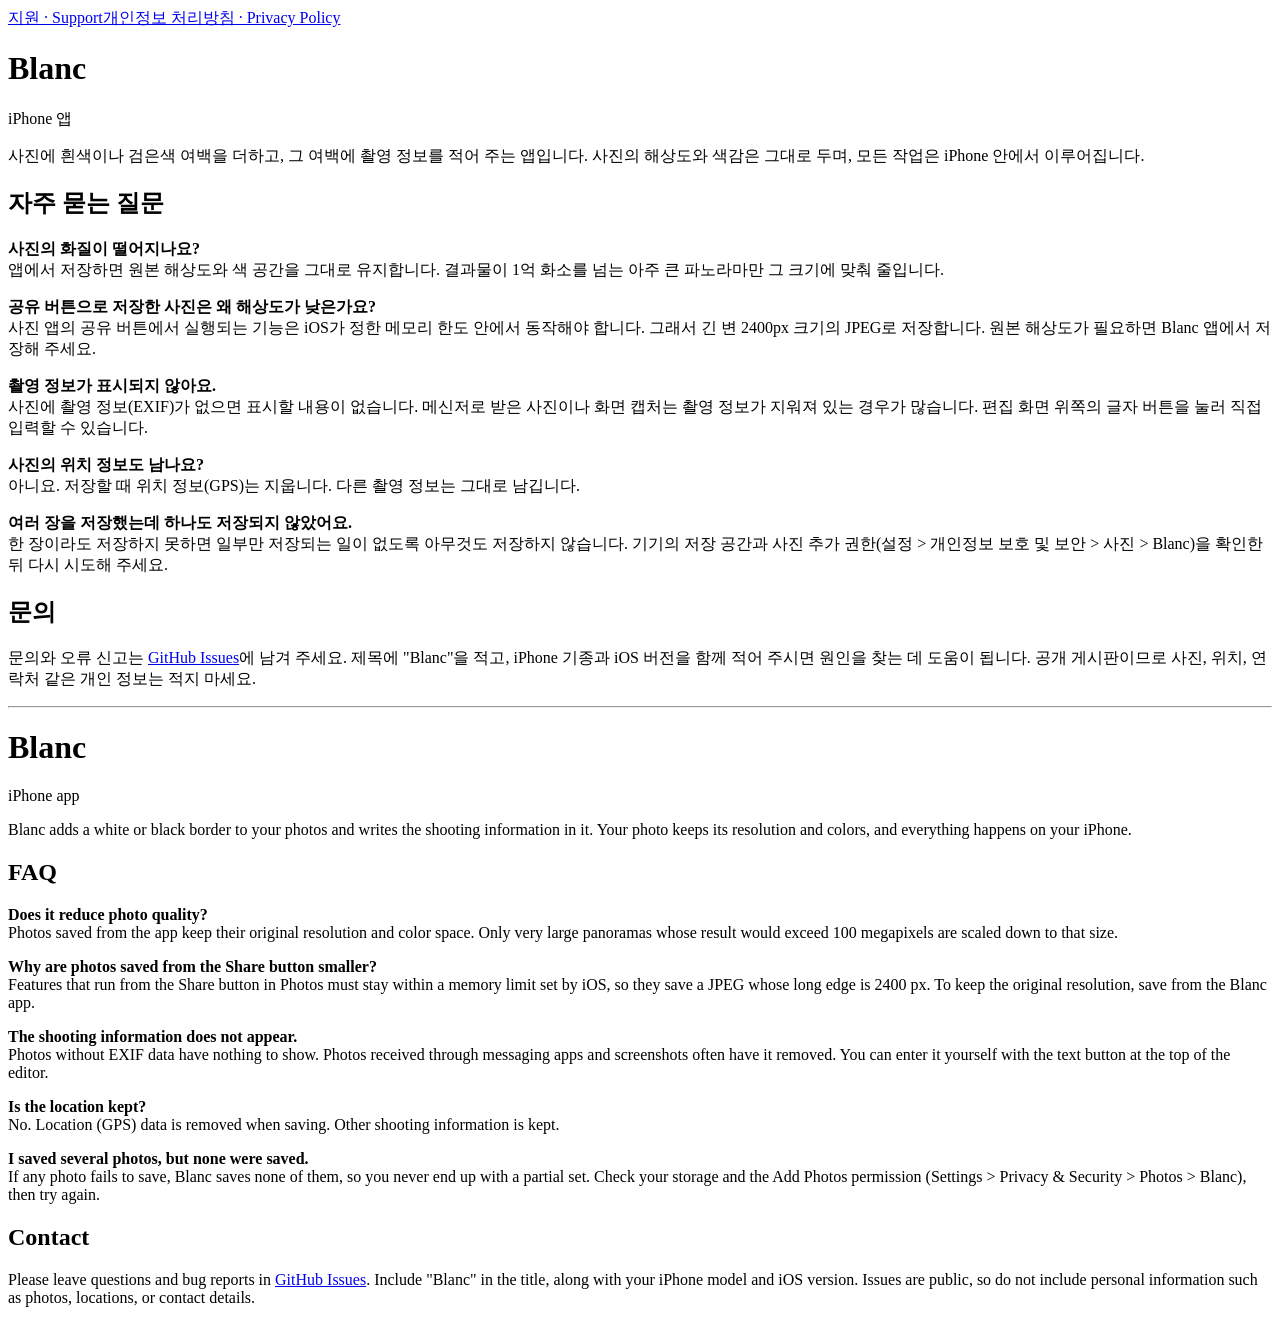
==== blanc/index.html @ 7303c3bc "Blanc 지원 페이지와 개인정보 처리방침 추가 wooklab 앱의 지원 페이지를 앱별 폴더로 두는 저장소를 만들고, 첫 앱으로 Blanc의 지원 페이지(FAQ, 문의)와 개인정보" ====
<!doctype html>
<html lang="ko">
<head>
<meta charset="utf-8">
<meta name="viewport" content="width=device-width, initial-scale=1">
<title>Blanc 지원</title>
<link rel="stylesheet" href="../style.css">
</head>
<body>
<main>
<nav><a href="index.html">지원 · Support</a><a href="privacy.html">개인정보 처리방침 · Privacy Policy</a></nav>

<h1>Blanc</h1>
<p class="meta">iPhone 앱</p>
<p>사진에 흰색이나 검은색 여백을 더하고, 그 여백에 촬영 정보를 적어 주는 앱입니다. 사진의 해상도와 색감은 그대로 두며, 모든 작업은 iPhone 안에서 이루어집니다.</p>

<h2>자주 묻는 질문</h2>
<p><strong>사진의 화질이 떨어지나요?</strong><br>
앱에서 저장하면 원본 해상도와 색 공간을 그대로 유지합니다. 결과물이 1억 화소를 넘는 아주 큰 파노라마만 그 크기에 맞춰 줄입니다.</p>
<p><strong>공유 버튼으로 저장한 사진은 왜 해상도가 낮은가요?</strong><br>
사진 앱의 공유 버튼에서 실행되는 기능은 iOS가 정한 메모리 한도 안에서 동작해야 합니다. 그래서 긴 변 2400px 크기의 JPEG로 저장합니다. 원본 해상도가 필요하면 Blanc 앱에서 저장해 주세요.</p>
<p><strong>촬영 정보가 표시되지 않아요.</strong><br>
사진에 촬영 정보(EXIF)가 없으면 표시할 내용이 없습니다. 메신저로 받은 사진이나 화면 캡처는 촬영 정보가 지워져 있는 경우가 많습니다. 편집 화면 위쪽의 글자 버튼을 눌러 직접 입력할 수 있습니다.</p>
<p><strong>사진의 위치 정보도 남나요?</strong><br>
아니요. 저장할 때 위치 정보(GPS)는 지웁니다. 다른 촬영 정보는 그대로 남깁니다.</p>
<p><strong>여러 장을 저장했는데 하나도 저장되지 않았어요.</strong><br>
한 장이라도 저장하지 못하면 일부만 저장되는 일이 없도록 아무것도 저장하지 않습니다. 기기의 저장 공간과 사진 추가 권한(설정 &gt; 개인정보 보호 및 보안 &gt; 사진 &gt; Blanc)을 확인한 뒤 다시 시도해 주세요.</p>

<h2>문의</h2>
<p>문의와 오류 신고는 <a href="https://github.com/wooklab/app-support/issues">GitHub Issues</a>에 남겨 주세요. 제목에 "Blanc"을 적고, iPhone 기종과 iOS 버전을 함께 적어 주시면 원인을 찾는 데 도움이 됩니다. 공개 게시판이므로 사진, 위치, 연락처 같은 개인 정보는 적지 마세요.</p>

<hr>

<h1 lang="en">Blanc</h1>
<p class="meta" lang="en">iPhone app</p>
<p lang="en">Blanc adds a white or black border to your photos and writes the shooting information in it. Your photo keeps its resolution and colors, and everything happens on your iPhone.</p>

<h2 lang="en">FAQ</h2>
<p lang="en"><strong>Does it reduce photo quality?</strong><br>
Photos saved from the app keep their original resolution and color space. Only very large panoramas whose result would exceed 100 megapixels are scaled down to that size.</p>
<p lang="en"><strong>Why are photos saved from the Share button smaller?</strong><br>
Features that run from the Share button in Photos must stay within a memory limit set by iOS, so they save a JPEG whose long edge is 2400 px. To keep the original resolution, save from the Blanc app.</p>
<p lang="en"><strong>The shooting information does not appear.</strong><br>
Photos without EXIF data have nothing to show. Photos received through messaging apps and screenshots often have it removed. You can enter it yourself with the text button at the top of the editor.</p>
<p lang="en"><strong>Is the location kept?</strong><br>
No. Location (GPS) data is removed when saving. Other shooting information is kept.</p>
<p lang="en"><strong>I saved several photos, but none were saved.</strong><br>
If any photo fails to save, Blanc saves none of them, so you never end up with a partial set. Check your storage and the Add Photos permission (Settings &gt; Privacy &amp; Security &gt; Photos &gt; Blanc), then try again.</p>

<h2 lang="en">Contact</h2>
<p lang="en">Please leave questions and bug reports in <a href="https://github.com/wooklab/app-support/issues">GitHub Issues</a>. Include "Blanc" in the title, along with your iPhone model and iOS version. Issues are public, so do not include personal information such as photos, locations, or contact details.</p>
</main>
</body>
</html>
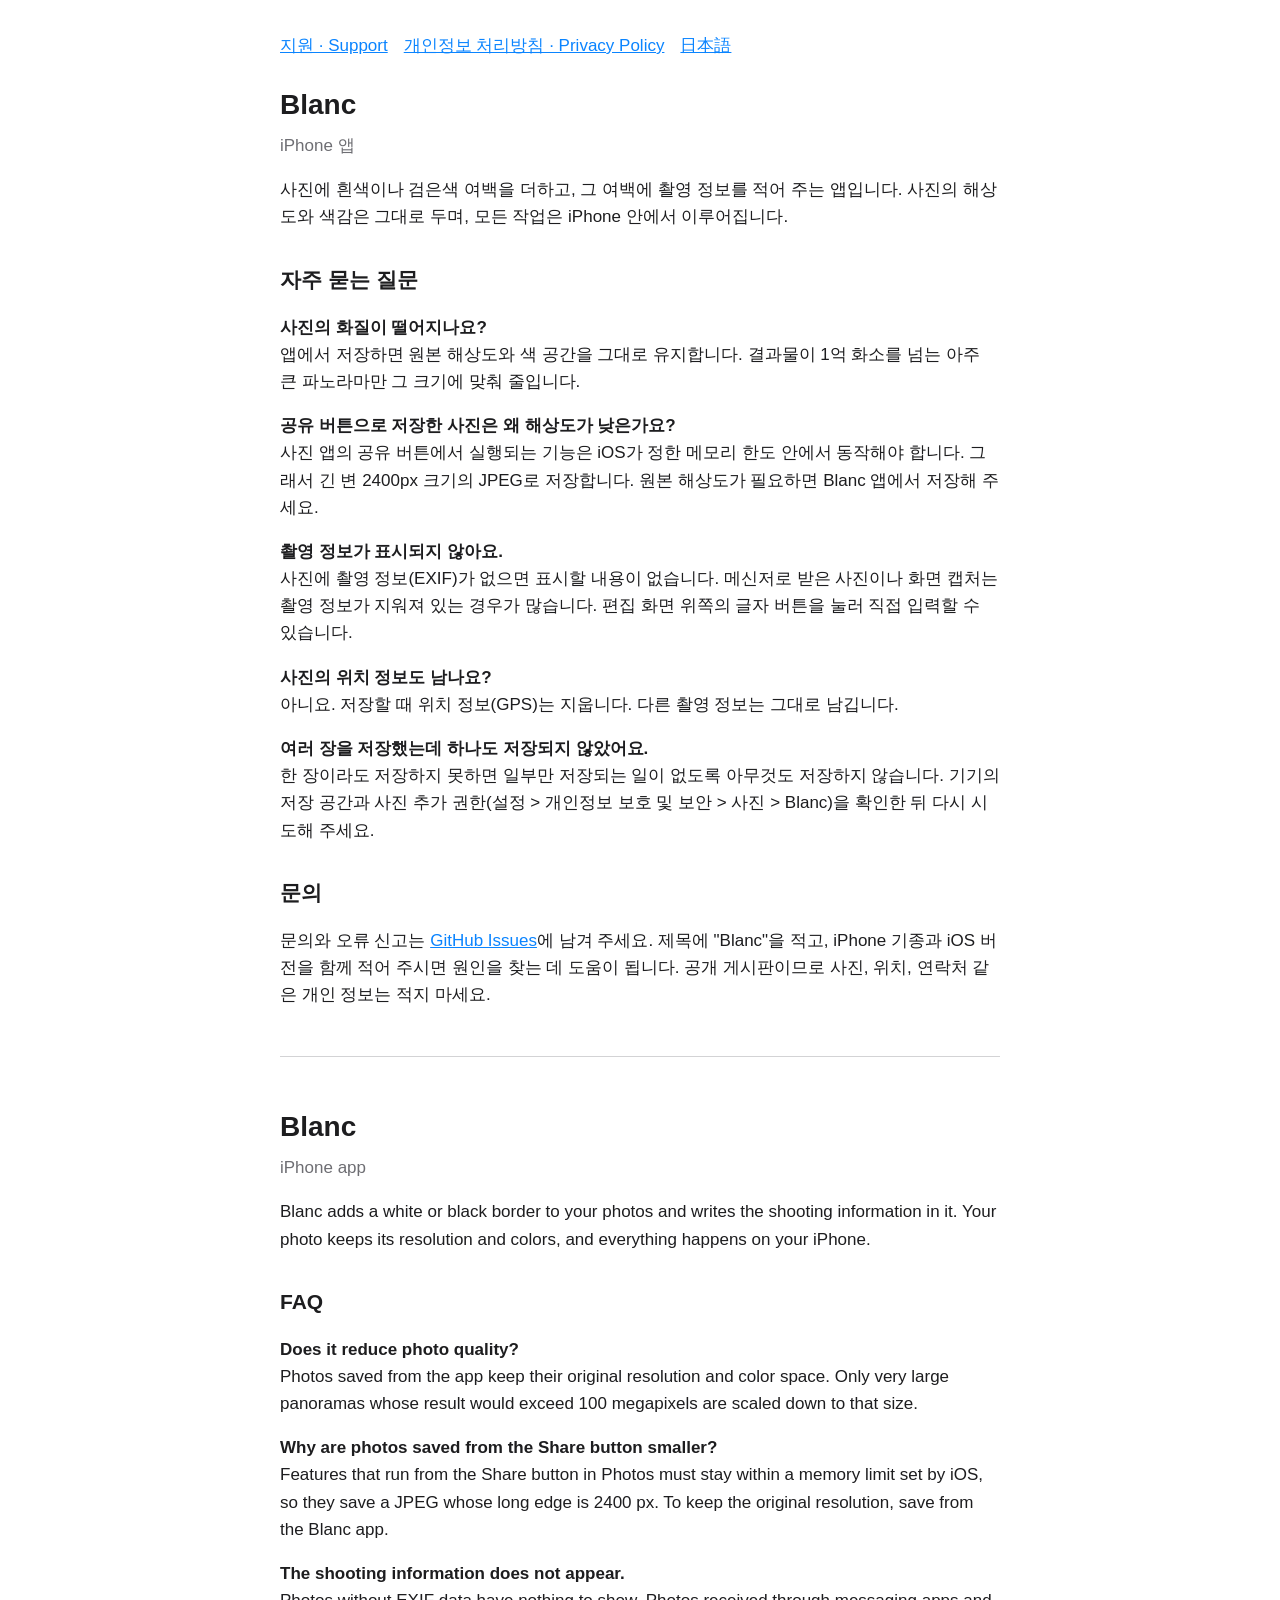
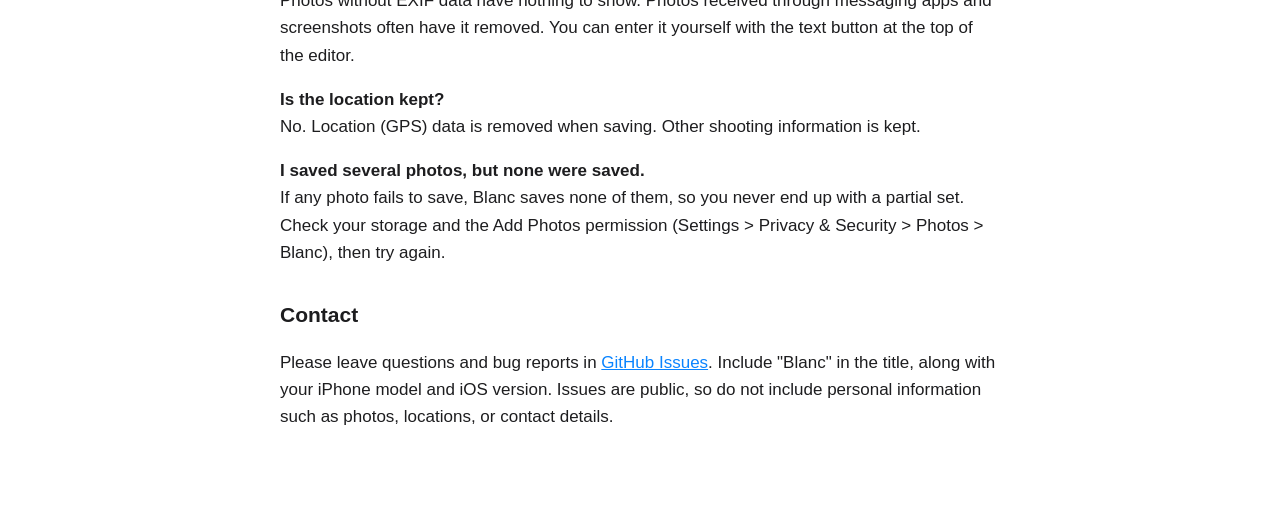
==== commit 00bc5f2c: "Blanc 일본어 지원 페이지와 개인정보 처리방침 추가 App Store Connect에 일본어 현지화의 지원 URL과 개인정보 처리방침 URL을 따로 지정할 수 있도록, blan" ====
--- a/blanc/index.html
+++ b/blanc/index.html
@@ -8,7 +8,7 @@
 </head>
 <body>
 <main>
-<nav><a href="index.html">지원 · Support</a><a href="privacy.html">개인정보 처리방침 · Privacy Policy</a></nav>
+<nav><a href="index.html">지원 · Support</a><a href="privacy.html">개인정보 처리방침 · Privacy Policy</a><a href="ja/" lang="ja">日本語</a></nav>
 
 <h1>Blanc</h1>
 <p class="meta">iPhone 앱</p>
--- a/style.css
+++ b/style.css
@@ -0,0 +1,11 @@
+:root { color-scheme: light dark; --text: #1d1d1f; --muted: #6e6e73; --bg: #ffffff; --accent: #0a84ff; }
+@media (prefers-color-scheme: dark) { :root { --text: #f5f5f7; --muted: #a1a1a6; --bg: #000000; } }
+body { margin: 0; background: var(--bg); color: var(--text); font: 17px/1.6 -apple-system, BlinkMacSystemFont, "Apple SD Gothic Neo", sans-serif; }
+main { max-width: 720px; margin: 0 auto; padding: 32px 16px 64px; }
+h1 { font-size: 28px; margin-bottom: 4px; }
+h2 { font-size: 21px; margin-top: 32px; }
+p.meta { color: var(--muted); margin-top: 0; }
+a { color: var(--accent); }
+nav { display: flex; flex-wrap: wrap; gap: 4px 16px; margin-bottom: 24px; }
+nav a { white-space: nowrap; }
+hr { border: none; border-top: 1px solid var(--muted); opacity: 0.3; margin: 48px 0; }
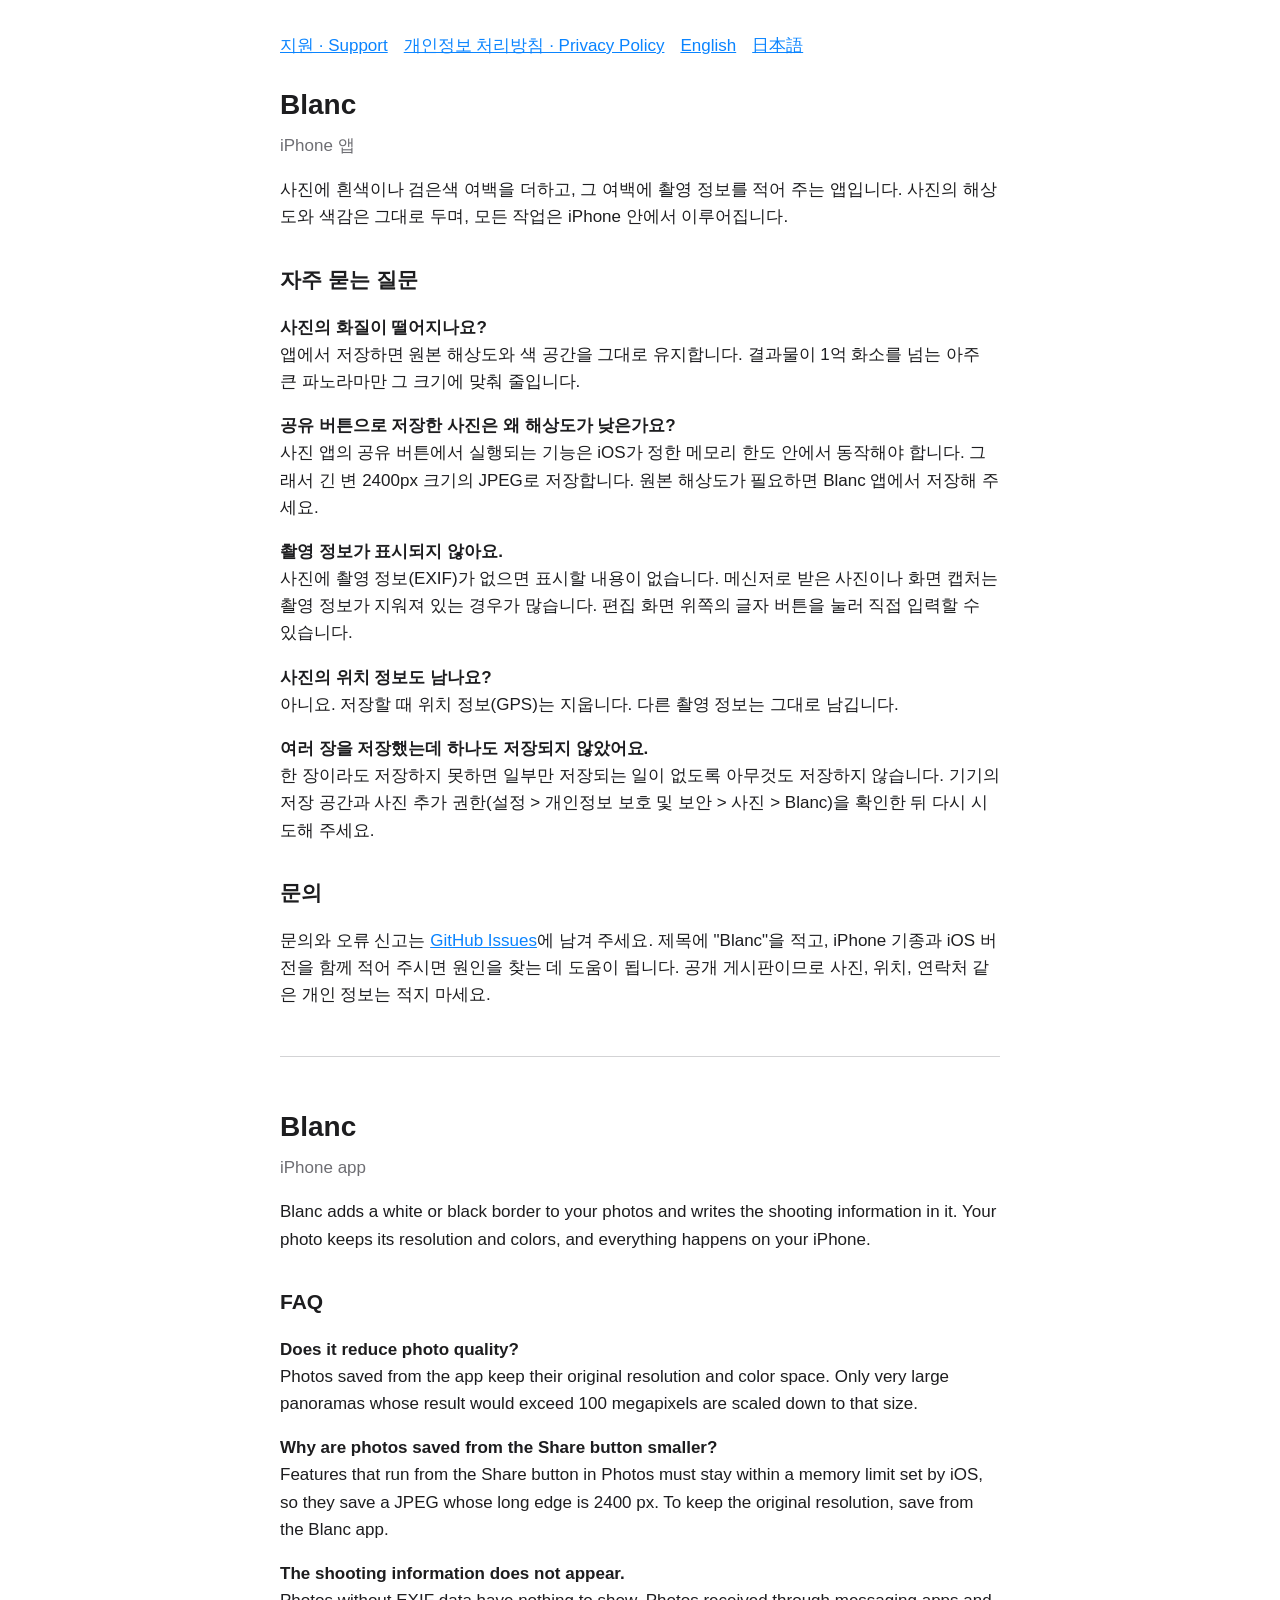
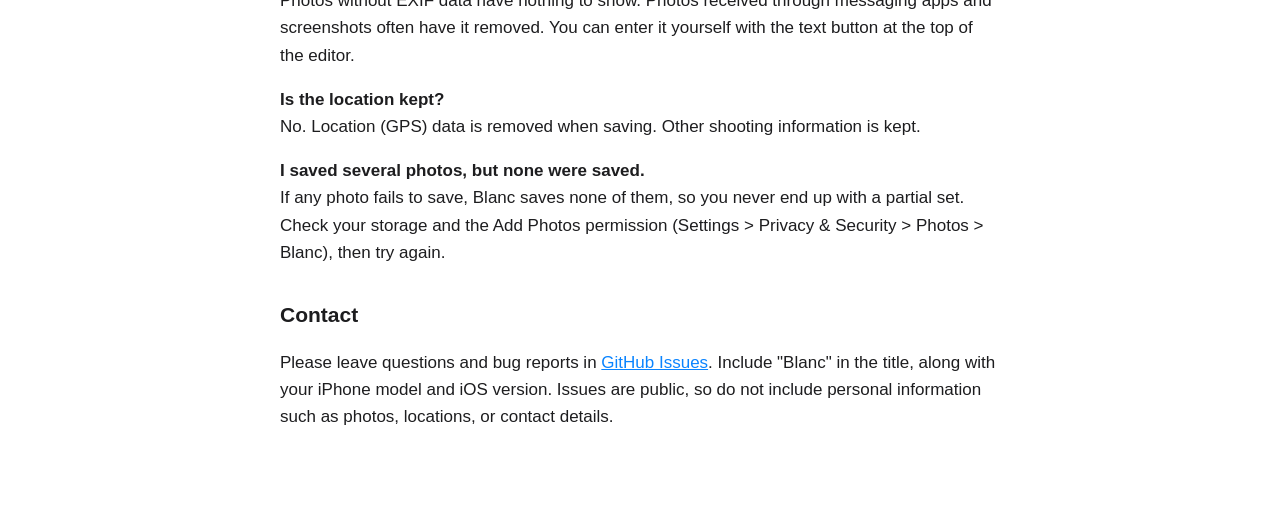
==== commit 4550af81: "Blanc 영어 지원 페이지와 개인정보 처리방침 추가 App Store Connect의 영어 현지화에 영어 전용 주소를 지정할 수 있도록 blanc/en/ 아래에 영어 페이지를 둠" ====
--- a/blanc/index.html
+++ b/blanc/index.html
@@ -8,7 +8,7 @@
 </head>
 <body>
 <main>
-<nav><a href="index.html">지원 · Support</a><a href="privacy.html">개인정보 처리방침 · Privacy Policy</a><a href="ja/" lang="ja">日本語</a></nav>
+<nav><a href="index.html">지원 · Support</a><a href="privacy.html">개인정보 처리방침 · Privacy Policy</a><a href="en/" lang="en">English</a><a href="ja/" lang="ja">日本語</a></nav>
 
 <h1>Blanc</h1>
 <p class="meta">iPhone 앱</p>
